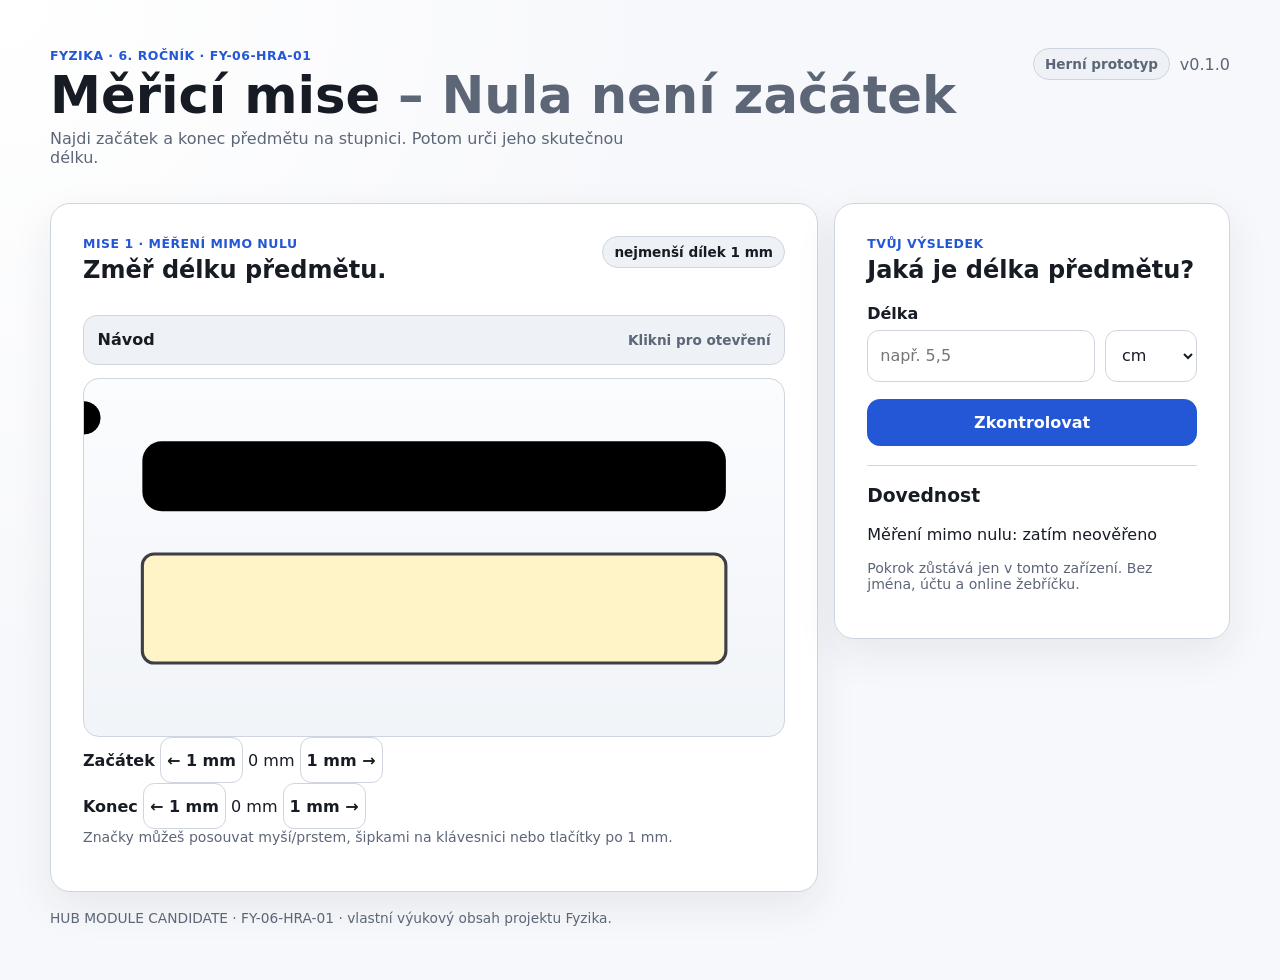
==== games/mereni-mimo-nulu/index.html @ f728acab "Přidat herní misi měření mimo nulu" ====
<!doctype html>
<html lang="cs">
<head>
  <meta charset="utf-8">
  <meta name="viewport" content="width=device-width,initial-scale=1,viewport-fit=cover">
  <meta name="theme-color" content="#f7f8fb">
  <meta http-equiv="Content-Security-Policy" content="default-src 'self';script-src 'self';style-src 'self';img-src 'self' data:;connect-src 'self';object-src 'none';base-uri 'none';form-action 'none'">
  <title>Měřicí mise – Nula není začátek</title>
  <link rel="stylesheet" href="../../styles.css">
  <link rel="stylesheet" href="./module.css">
  <script src="../../physics.js" defer></script>
  <script src="./game.js" defer></script>
</head>
<body>
  <a class="skip-link" href="#mission">Přejít na úlohu</a>
  <header class="site-header">
    <div>
      <p class="eyebrow">Fyzika · 6. ročník · FY-06-HRA-01</p>
      <h1>Měřicí mise <span>– Nula není začátek</span></h1>
      <p class="lead">Najdi začátek a konec předmětu na stupnici. Potom urči jeho skutečnou délku.</p>
    </div>
    <div class="header-meta"><span class="pill">Herní prototyp</span><span>v0.1.0</span></div>
  </header>

  <main id="mission" class="layout game-layout">
    <section class="card task-card" aria-labelledby="task-title">
      <div class="task-heading">
        <div>
          <p class="step" id="mission-step">Mise 1 · Měření mimo nulu</p>
          <h2 id="task-title">Změř délku předmětu.</h2>
        </div>
        <div class="skill-chip">nejmenší dílek 1 mm</div>
      </div>

      <details class="instruction-panel">
        <summary><span>Návod</span><span class="summary-hint">Klikni pro otevření</span></summary>
        <div class="instruction-body">
          <ol>
            <li>Označ na stupnici místo, kde předmět začíná.</li>
            <li>Označ místo, kde končí.</li>
            <li>Délku zjisti jako rozdíl: konec − začátek.</li>
            <li>Zapiš hodnotu a jednotku.</li>
          </ol>
          <p><strong>Pozor:</strong> číslo u pravého konce není automaticky délka předmětu.</p>
        </div>
      </details>

      <div class="scene-wrap offset-scene-wrap">
        <svg id="offset-scene" class="scene offset-scene" viewBox="0 0 180 92" role="img" aria-labelledby="scene-title scene-desc">
          <title id="scene-title">Měření předmětu na pravítku mimo nulovou značku</title>
          <desc id="scene-desc">Předmět leží nad pravítkem a nezačíná na nule. Dvě značky lze posouvat po stupnici.</desc>
          <rect x="15" y="16" width="150" height="18" rx="5" class="game-object" id="game-object"/>
          <g id="ruler" transform="translate(15 45)">
            <rect x="0" y="0" width="150" height="28" rx="3" class="ruler-body"/>
            <g id="ruler-ticks"></g>
            <g id="ruler-labels"></g>
          </g>
          <g id="markers">
            <g id="start-marker" class="measure-marker" tabindex="0" role="slider" aria-label="Značka začátku" aria-valuemin="0" aria-valuemax="150">
              <line x1="0" y1="10" x2="0" y2="77" class="marker-line"/>
              <circle cx="0" cy="10" r="4.2" class="marker-handle"/>
            </g>
            <g id="end-marker" class="measure-marker" tabindex="0" role="slider" aria-label="Značka konce" aria-valuemin="0" aria-valuemax="150">
              <line x1="0" y1="10" x2="0" y2="77" class="marker-line"/>
              <circle cx="0" cy="10" r="4.2" class="marker-handle"/>
            </g>
          </g>
        </svg>
      </div>

      <div class="marker-panel" aria-label="Přesné posouvání značek">
        <div class="marker-row">
          <strong>Začátek</strong>
          <button type="button" class="secondary marker-nudge" data-target="start" data-delta="-1">← 1 mm</button>
          <output id="start-output">0 mm</output>
          <button type="button" class="secondary marker-nudge" data-target="start" data-delta="1">1 mm →</button>
        </div>
        <div class="marker-row">
          <strong>Konec</strong>
          <button type="button" class="secondary marker-nudge" data-target="end" data-delta="-1">← 1 mm</button>
          <output id="end-output">0 mm</output>
          <button type="button" class="secondary marker-nudge" data-target="end" data-delta="1">1 mm →</button>
        </div>
      </div>
      <p class="help">Značky můžeš posouvat myší/prstem, šipkami na klávesnici nebo tlačítky po 1 mm.</p>
    </section>

    <aside class="card answer-card" aria-labelledby="answer-title">
      <p class="step">Tvůj výsledek</p>
      <h2 id="answer-title">Jaká je délka předmětu?</h2>
      <div class="answer-row">
        <label for="answer-value">Délka</label>
        <div class="answer-inputs">
          <input id="answer-value" type="text" inputmode="decimal" autocomplete="off" spellcheck="false" placeholder="např. 5,5">
          <select id="answer-unit" aria-label="Jednotka délky">
            <option value="cm">cm</option>
            <option value="mm">mm</option>
          </select>
        </div>
      </div>
      <button id="check-answer" class="primary" type="button">Zkontrolovat</button>
      <div id="feedback" class="feedback" tabindex="-1" aria-live="assertive" hidden>
        <strong id="feedback-title"></strong>
        <p id="feedback-text"></p>
      </div>
      <button id="next-task" class="secondary next-task" type="button" hidden>Další měření</button>
      <div class="progress-box">
        <h3>Dovednost</h3>
        <p id="mastery-status">Měření mimo nulu: zatím neověřeno</p>
        <p class="privacy-note">Pokrok zůstává jen v tomto zařízení. Bez jména, účtu a online žebříčku.</p>
      </div>
    </aside>
  </main>

  <footer><p>HUB MODULE CANDIDATE · FY-06-HRA-01 · vlastní výukový obsah projektu Fyzika.</p></footer>
</body>
</html>
---- styles.css ----
:root{color-scheme:light;--bg:#f7f8fb;--surface:#fff;--surface2:#eef1f6;--text:#171b24;--muted:#5c6677;--border:#cfd5df;--accent:#2457d6;--success:#155d31;--error:#8a2d22;--shadow:0 14px 40px rgba(29,42,68,.08);font-family:system-ui,-apple-system,"Segoe UI",sans-serif}*{box-sizing:border-box}html{background:var(--bg)}body{margin:0;min-height:100vh;background:radial-gradient(circle at top left,#fff 0,var(--bg) 42rem);color:var(--text)}button,input,select{font:inherit}button,select{min-height:44px}button{cursor:pointer}.skip-link{position:absolute;left:1rem;top:-6rem;padding:.75rem 1rem;background:#171b24;color:#fff;z-index:10}.skip-link:focus{top:1rem}.site-header,.layout,footer{width:min(1180px,calc(100% - 2rem));margin-inline:auto}.site-header{display:flex;justify-content:space-between;gap:2rem;align-items:flex-start;padding:clamp(1.5rem,4vw,3rem) 0 1.25rem}.eyebrow,.step{margin:0 0 .35rem;color:var(--accent);font-weight:800;letter-spacing:.04em;text-transform:uppercase;font-size:.78rem}h1,h2,h3,p{margin-top:0}h1{margin-bottom:.5rem;font-size:clamp(1.9rem,4vw,3.35rem);line-height:1.02}h1 span{color:var(--muted);font-weight:650}.lead{color:var(--muted);max-width:60ch}.header-meta{display:flex;gap:.6rem;align-items:center;color:var(--muted)}.pill,.skill-chip{display:inline-flex;align-items:center;min-height:32px;padding:.35rem .7rem;border-radius:999px;background:var(--surface2);border:1px solid var(--border);font-size:.85rem;font-weight:700}.layout{display:grid;grid-template-columns:minmax(0,1.65fr) minmax(300px,.85fr);gap:1rem;align-items:start}.card{background:var(--surface);border:1px solid var(--border);border-radius:1.25rem;box-shadow:var(--shadow)}.task-card,.answer-card{padding:clamp(1rem,2.5vw,2rem)}.answer-card{position:sticky;top:1rem}.task-heading,.active-selector{display:flex;justify-content:space-between;gap:1rem;align-items:flex-start}.instruction-panel{margin:.65rem 0 .8rem;border:1px solid var(--border);border-radius:.85rem;background:var(--surface2);overflow:hidden}.instruction-panel summary{min-height:48px;display:flex;justify-content:space-between;align-items:center;gap:.75rem;padding:.7rem .85rem;cursor:pointer;font-weight:800;list-style:none}.instruction-panel summary::-webkit-details-marker{display:none}.instruction-body{padding:.1rem .95rem .9rem;color:var(--muted);border-top:1px solid var(--border)}.instruction-body li+li{margin-top:.35rem}.summary-hint{color:var(--muted);font-size:.85rem;font-weight:600}.scene-tools{display:flex;align-items:center;justify-content:space-between;gap:.65rem;flex-wrap:wrap;margin:.8rem 0 .7rem;padding:.65rem .75rem;border:1px solid var(--border);border-radius:.85rem;background:var(--surface2)}.zoom-controls,.guide-controls{display:flex;align-items:center;gap:.45rem;flex-wrap:wrap}.scene-tools button,.target-button{border:1px solid var(--border);border-radius:.7rem;background:#fff;color:var(--text);font-weight:700;padding:.45rem .7rem}.scene-wrap{border:1px solid var(--border);border-radius:1rem;background:linear-gradient(#fbfcfe,#f1f4f8);overflow:hidden;touch-action:none}.scene{display:block;width:100%;height:auto;min-height:310px;color:#252a33}.movable{cursor:grab;touch-action:none}.movable:active{cursor:grabbing}.movable:focus,.movable:focus-visible{outline:none}.hitbox{fill:transparent;pointer-events:all}.ruler-body{fill:#fff4c7;stroke:#3d3f45;stroke-width:.8}.tick{stroke:#30343b;stroke-width:.45}.tick-major{stroke-width:.7}.ruler-label,.ruler-unit{fill:#30343b;font-size:5px;font-weight:700;user-select:none;pointer-events:none}.ruler-unit{font-size:3.8px}.guide-lines{opacity:0;visibility:hidden;pointer-events:none}.guide-lines.is-visible{opacity:1;visibility:visible}.guide-line{stroke:var(--guide-color,#c62828);stroke-width:.8;vector-effect:non-scaling-stroke}.status-line{min-height:1.5em;margin:.75rem 0;color:var(--muted)}.movement-panel{padding:.9rem;border:1px solid var(--border);border-radius:.9rem;background:var(--surface2)}.active-target-status{display:inline-flex;align-items:center;gap:.45rem;color:var(--muted);font-weight:700}.active-target-status:before{content:"";width:.55rem;height:.55rem;border-radius:50%;background:#9aa4b2}.active-target-status[data-active="ruler"]:before,.active-target-status[data-active="object"]:before{background:var(--accent)}.target-button[aria-pressed="true"]{border-color:var(--accent);box-shadow:inset 0 0 0 1px var(--accent)}.nudge-grid{width:min(100%,430px);margin:.75rem auto 0;display:grid;grid-template-columns:repeat(3,minmax(0,1fr));gap:.4rem}.secondary{min-height:46px;border:1px solid var(--border);border-radius:.7rem;background:#fff;color:var(--text);font-weight:700}.help,.privacy-note{color:var(--muted);font-size:.88rem}.movement-help{text-align:center;margin:.7rem 0 0}.answer-row{margin:1.1rem 0}.answer-row label{display:block;margin-bottom:.4rem;font-weight:700}.answer-inputs{display:grid;grid-template-columns:1fr 92px;gap:.6rem}.answer-inputs input,.answer-inputs select{width:100%;min-height:52px;border:1px solid var(--border);border-radius:.75rem;padding:.65rem .75rem;background:#fff;color:var(--text)}.primary{width:100%;border:1px solid var(--accent);border-radius:.8rem;background:var(--accent);color:#fff;font-weight:800;padding:.8rem 1rem}.feedback{margin-top:1rem;padding:1rem;border-radius:.85rem;border:1px solid currentColor}.feedback[data-kind="success"]{background:#e9f7ee;color:var(--success)}.feedback[data-kind="error"]{background:#fff0ee;color:var(--error)}.feedback[data-kind="hint"]{background:#fff8df;color:#6d5200}.feedback p{margin:.35rem 0 0}.progress-box{margin-top:1.2rem;padding-top:1.2rem;border-top:1px solid var(--border)}.text-button{min-height:44px;border:0;background:transparent;color:var(--accent);text-decoration:underline;font-weight:700}.sr-only{position:absolute!important;width:1px;height:1px;padding:0;margin:-1px;overflow:hidden;clip:rect(0,0,0,0);white-space:nowrap;border:0}footer{color:var(--muted);padding:1.1rem 0 2.5rem;font-size:.86rem}.task-card:fullscreen,.task-card.is-workspace-maximized{width:100%;height:100%;max-width:none;margin:0;border:0;border-radius:0;overflow:auto;background:#fff;box-shadow:none}.task-card.is-workspace-maximized:not(:fullscreen){position:fixed;inset:0;z-index:1000}.task-card:fullscreen .scene,.task-card.is-workspace-maximized .scene{min-height:420px;height:clamp(420px,58vh,760px)}body.workspace-maximized{overflow:hidden}@media(max-width:820px){.layout{grid-template-columns:1fr}.answer-card{position:static}.site-header{align-items:flex-end}.scene{min-height:280px}}@media(max-width:560px){.site-header{display:block}.header-meta{margin-top:.8rem}.task-heading{display:block}.skill-chip{margin-bottom:.5rem}.summary-hint{display:none}.scene-tools{align-items:stretch}.zoom-controls,.guide-controls{width:100%}.scene-tools>button{width:100%}.active-selector{flex-direction:column}.active-selector>div{display:flex;width:100%;gap:.4rem}.target-button{flex:1}.scene{min-height:250px}.nudge-grid{gap:.35rem}.nudge-grid button{font-size:.88rem;padding-inline:.3rem}}@media(prefers-reduced-motion:no-preference){button,input,select{transition:background-color .15s,border-color .15s,transform .15s}button:active{transform:translateY(1px)}}
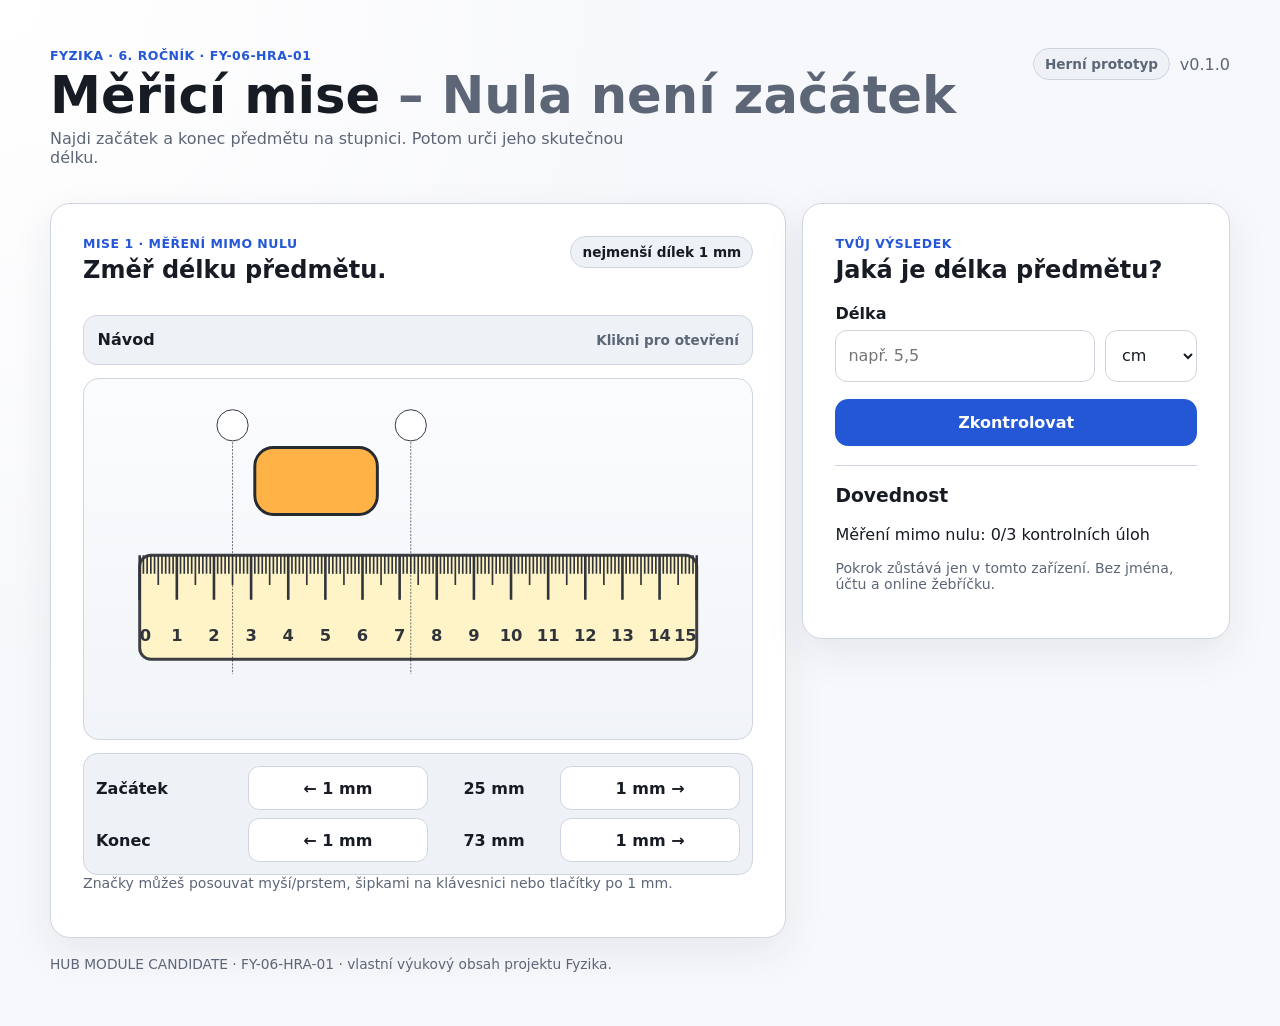
==== commit a08fcd28: "Zvětšit dotykovou plochu značek" ====
--- a/games/mereni-mimo-nulu/index.html
+++ b/games/mereni-mimo-nulu/index.html
@@ -57,10 +57,12 @@
           </g>
           <g id="markers">
             <g id="start-marker" class="measure-marker" tabindex="0" role="slider" aria-label="Značka začátku" aria-valuemin="0" aria-valuemax="150">
+              <line x1="0" y1="7" x2="0" y2="80" class="marker-hit"/>
               <line x1="0" y1="10" x2="0" y2="77" class="marker-line"/>
               <circle cx="0" cy="10" r="4.2" class="marker-handle"/>
             </g>
             <g id="end-marker" class="measure-marker" tabindex="0" role="slider" aria-label="Značka konce" aria-valuemin="0" aria-valuemax="150">
+              <line x1="0" y1="7" x2="0" y2="80" class="marker-hit"/>
               <line x1="0" y1="10" x2="0" y2="77" class="marker-line"/>
               <circle cx="0" cy="10" r="4.2" class="marker-handle"/>
             </g>
--- a/games/mereni-mimo-nulu/module.css
+++ b/games/mereni-mimo-nulu/module.css
@@ -0,0 +1 @@
+.game-layout{grid-template-columns:minmax(0,1.55fr) minmax(300px,.9fr)}.offset-scene-wrap{margin-top:.8rem}.offset-scene{min-height:360px}.game-object{fill:#ffb347;stroke:#252a33;stroke-width:.8}.measure-marker{cursor:ew-resize;touch-action:none}.measure-marker:focus .marker-handle,.measure-marker:focus-visible .marker-handle{stroke:var(--accent);stroke-width:1.8}.marker-line{stroke:#20242c;stroke-width:.65;stroke-dasharray:2 1.4;vector-effect:non-scaling-stroke}.marker-handle{fill:#fff;stroke:#20242c;stroke-width:.9;vector-effect:non-scaling-stroke}.marker-panel{margin-top:.85rem;border:1px solid var(--border);border-radius:.9rem;background:var(--surface2);padding:.75rem}.marker-row{display:grid;grid-template-columns:minmax(78px,.8fr) minmax(96px,1fr) minmax(70px,.65fr) minmax(96px,1fr);gap:.45rem;align-items:center}.marker-row+.marker-row{margin-top:.5rem}.marker-row output{text-align:center;font-weight:800}.marker-nudge{min-height:44px}.next-task{width:100%;margin-top:.8rem}.ruler-label{font-size:4.4px}.ruler-unit{font-size:3.8px}@media(max-width:680px){.marker-row{grid-template-columns:1fr 1fr}.marker-row strong,.marker-row output{grid-column:span 1}.marker-row button{font-size:.88rem;padding-inline:.35rem}.offset-scene{min-height:300px}}
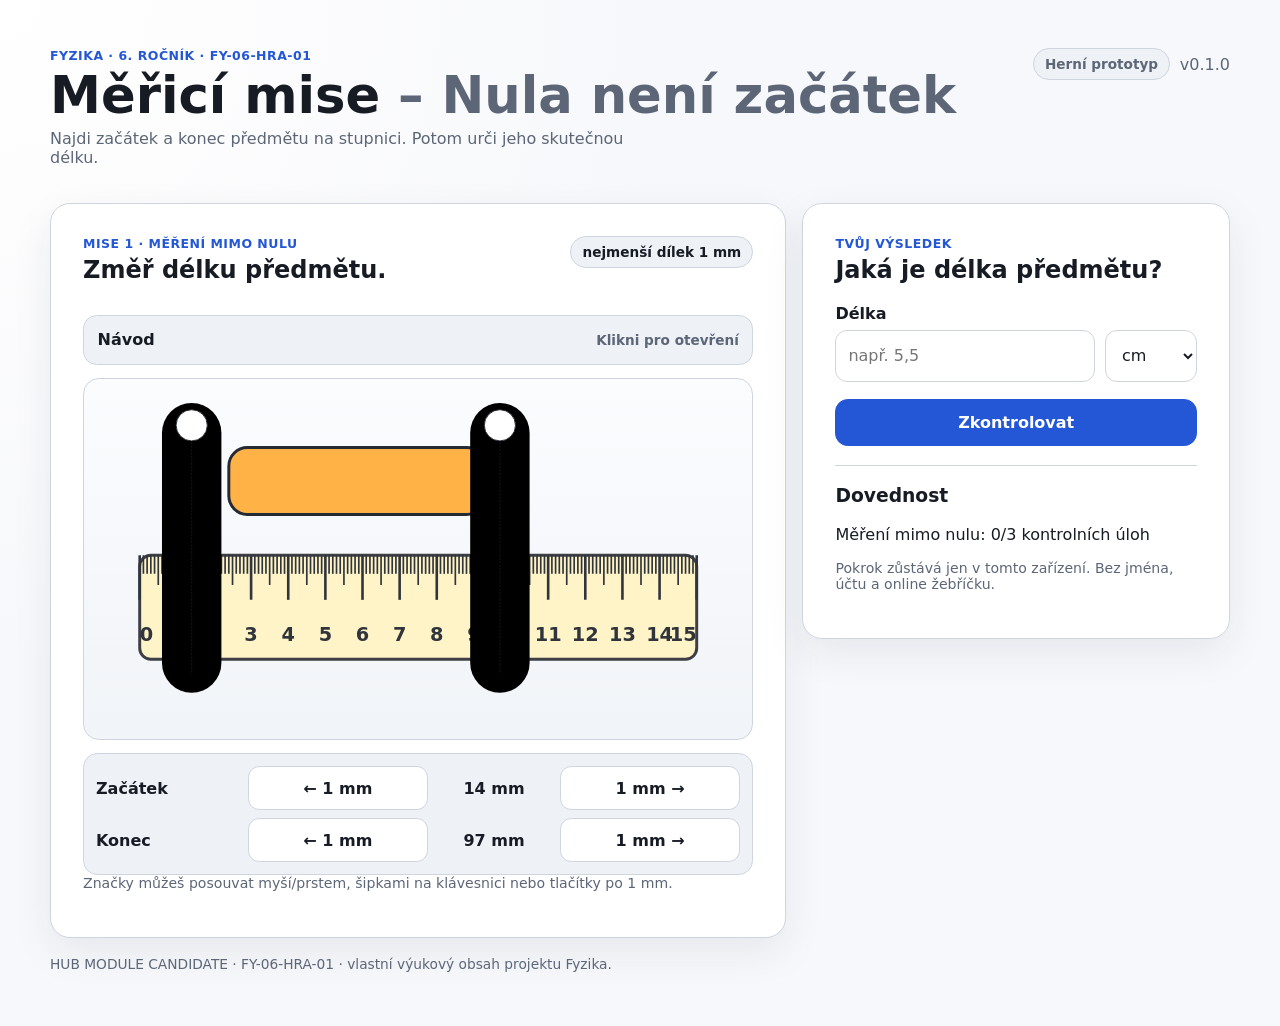
==== commit 2bb6b29c: "Použít spolehlivý hitbox pro měřicí značky" ====
--- a/games/mereni-mimo-nulu/index.html
+++ b/games/mereni-mimo-nulu/index.html
@@ -57,12 +57,12 @@
           </g>
           <g id="markers">
             <g id="start-marker" class="measure-marker" tabindex="0" role="slider" aria-label="Značka začátku" aria-valuemin="0" aria-valuemax="150">
-              <line x1="0" y1="7" x2="0" y2="80" class="marker-hit"/>
+              <rect x="-8" y="4" width="16" height="78" rx="8" class="marker-hit"/>
               <line x1="0" y1="10" x2="0" y2="77" class="marker-line"/>
               <circle cx="0" cy="10" r="4.2" class="marker-handle"/>
             </g>
             <g id="end-marker" class="measure-marker" tabindex="0" role="slider" aria-label="Značka konce" aria-valuemin="0" aria-valuemax="150">
-              <line x1="0" y1="7" x2="0" y2="80" class="marker-hit"/>
+              <rect x="-8" y="4" width="16" height="78" rx="8" class="marker-hit"/>
               <line x1="0" y1="10" x2="0" y2="77" class="marker-line"/>
               <circle cx="0" cy="10" r="4.2" class="marker-handle"/>
             </g>
--- a/games/mereni-mimo-nulu/module.css
+++ b/games/mereni-mimo-nulu/module.css
@@ -1 +1 @@
-.game-layout{grid-template-columns:minmax(0,1.55fr) minmax(300px,.9fr)}.offset-scene-wrap{margin-top:.8rem}.offset-scene{min-height:360px}.game-object{fill:#ffb347;stroke:#252a33;stroke-width:.8}.measure-marker{cursor:ew-resize;touch-action:none}.measure-marker:focus .marker-handle,.measure-marker:focus-visible .marker-handle{stroke:var(--accent);stroke-width:1.8}.marker-line{stroke:#20242c;stroke-width:.65;stroke-dasharray:2 1.4;vector-effect:non-scaling-stroke}.marker-handle{fill:#fff;stroke:#20242c;stroke-width:.9;vector-effect:non-scaling-stroke}.marker-panel{margin-top:.85rem;border:1px solid var(--border);border-radius:.9rem;background:var(--surface2);padding:.75rem}.marker-row{display:grid;grid-template-columns:minmax(78px,.8fr) minmax(96px,1fr) minmax(70px,.65fr) minmax(96px,1fr);gap:.45rem;align-items:center}.marker-row+.marker-row{margin-top:.5rem}.marker-row output{text-align:center;font-weight:800}.marker-nudge{min-height:44px}.next-task{width:100%;margin-top:.8rem}.ruler-label{font-size:4.4px}.ruler-unit{font-size:3.8px}@media(max-width:680px){.marker-row{grid-template-columns:1fr 1fr}.marker-row strong,.marker-row output{grid-column:span 1}.marker-row button{font-size:.88rem;padding-inline:.35rem}.offset-scene{min-height:300px}}
+.game-layout{grid-template-columns:minmax(0,1.55fr) minmax(300px,.9fr)}.offset-scene-wrap{margin-top:.8rem}.offset-scene{min-height:360px}.game-object{fill:#ffb347;stroke:#252a33;stroke-width:.8}.measure-marker{cursor:ew-resize;touch-action:none}.measure-marker:focus .marker-handle,.measure-marker:focus-visible .marker-handle{stroke:var(--accent);stroke-width:1.8}.marker-hit{stroke:#000;stroke-opacity:.001;stroke-width:12;pointer-events:stroke}.marker-line{stroke:#20242c;stroke-width:.65;stroke-dasharray:2 1.4;vector-effect:non-scaling-stroke;pointer-events:none}.marker-handle{fill:#fff;stroke:#20242c;stroke-width:.9;vector-effect:non-scaling-stroke;pointer-events:none}.marker-panel{margin-top:.85rem;border:1px solid var(--border);border-radius:.9rem;background:var(--surface2);padding:.75rem}.marker-row{display:grid;grid-template-columns:minmax(78px,.8fr) minmax(96px,1fr) minmax(70px,.65fr) minmax(96px,1fr);gap:.45rem;align-items:center}.marker-row+.marker-row{margin-top:.5rem}.marker-row output{text-align:center;font-weight:800}.marker-nudge{min-height:44px}.next-task{width:100%;margin-top:.8rem}.ruler-label{font-size:5.2px}.ruler-unit{font-size:3.8px}@media(max-width:820px){.game-layout{grid-template-columns:1fr}}@media(max-width:680px){.marker-row{grid-template-columns:1fr 1fr}.marker-row strong,.marker-row output{grid-column:span 1}.marker-row button{font-size:.88rem;padding-inline:.35rem}.offset-scene{min-height:300px}}@media(min-width:1600px){.site-header,.game-layout,footer{width:min(1540px,calc(100% - 4rem))}.game-layout{grid-template-columns:minmax(0,1.65fr) minmax(390px,.75fr)}.offset-scene{min-height:460px}}
